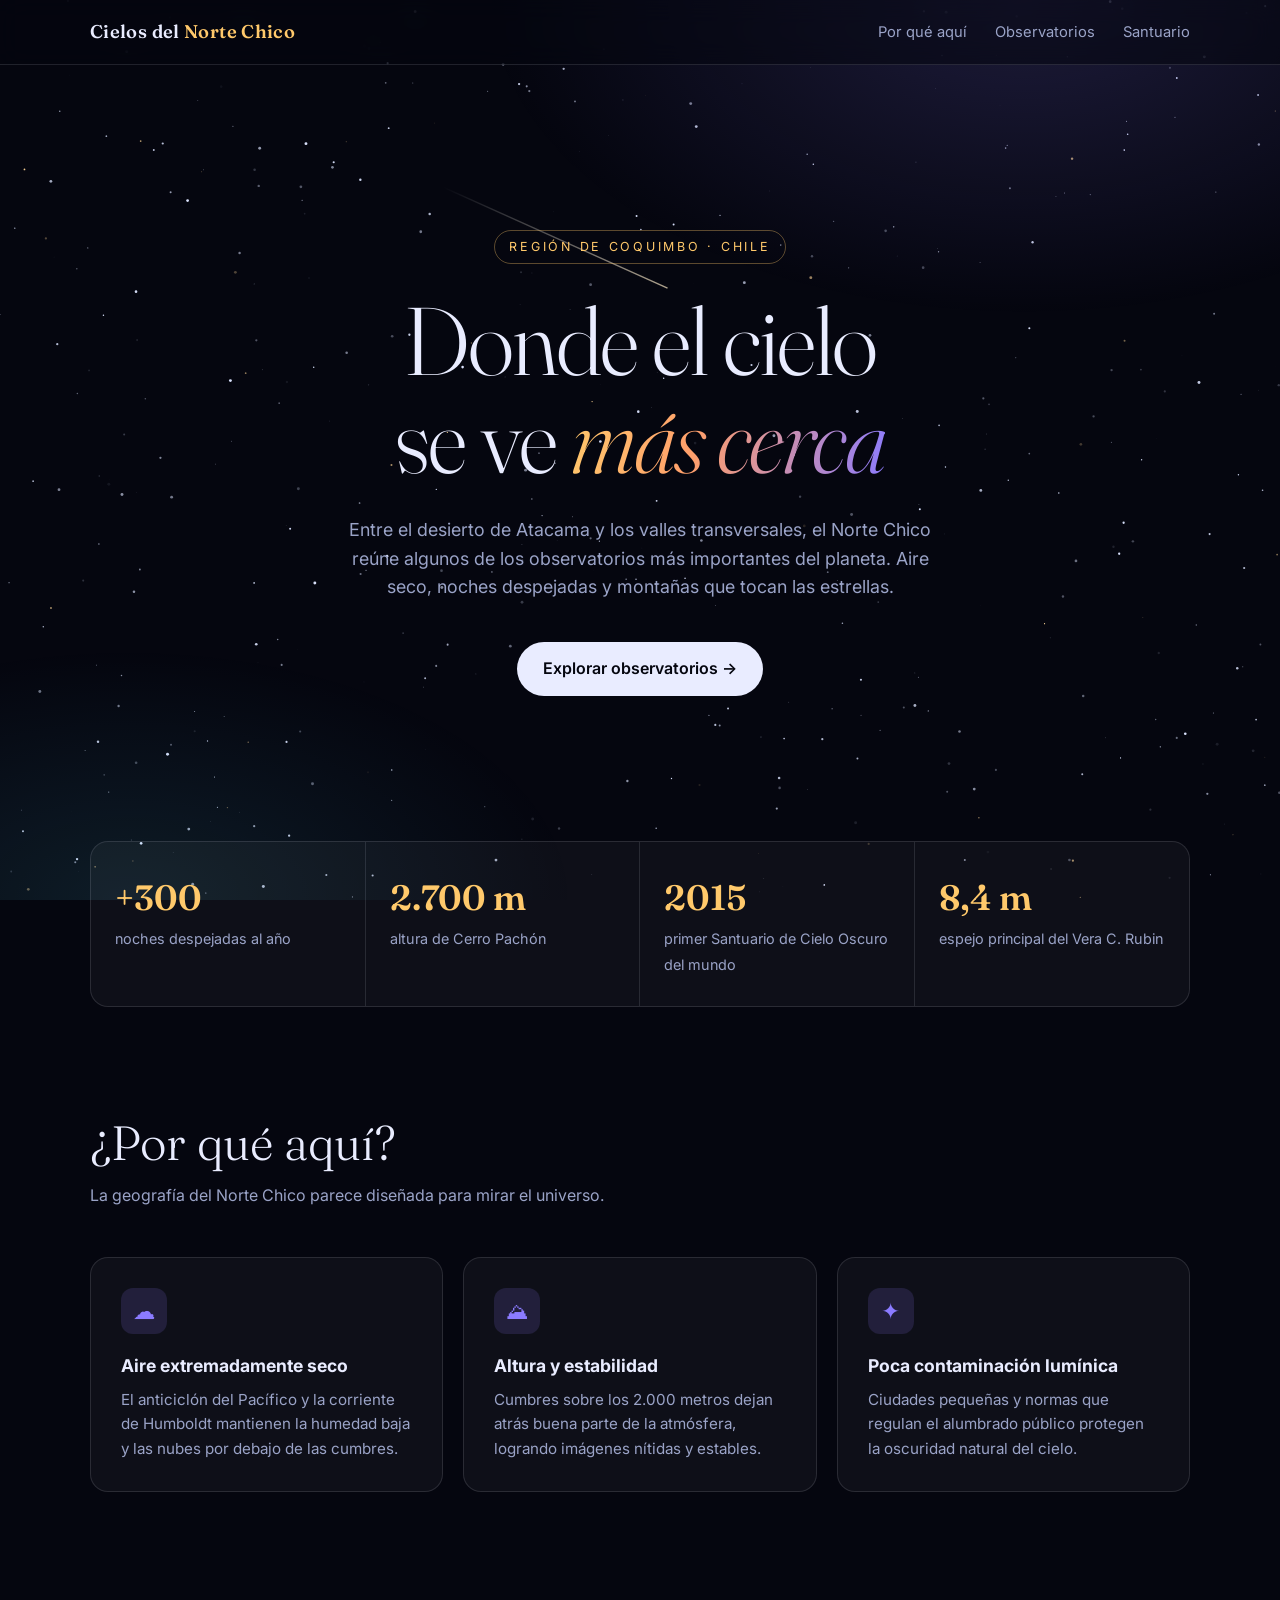
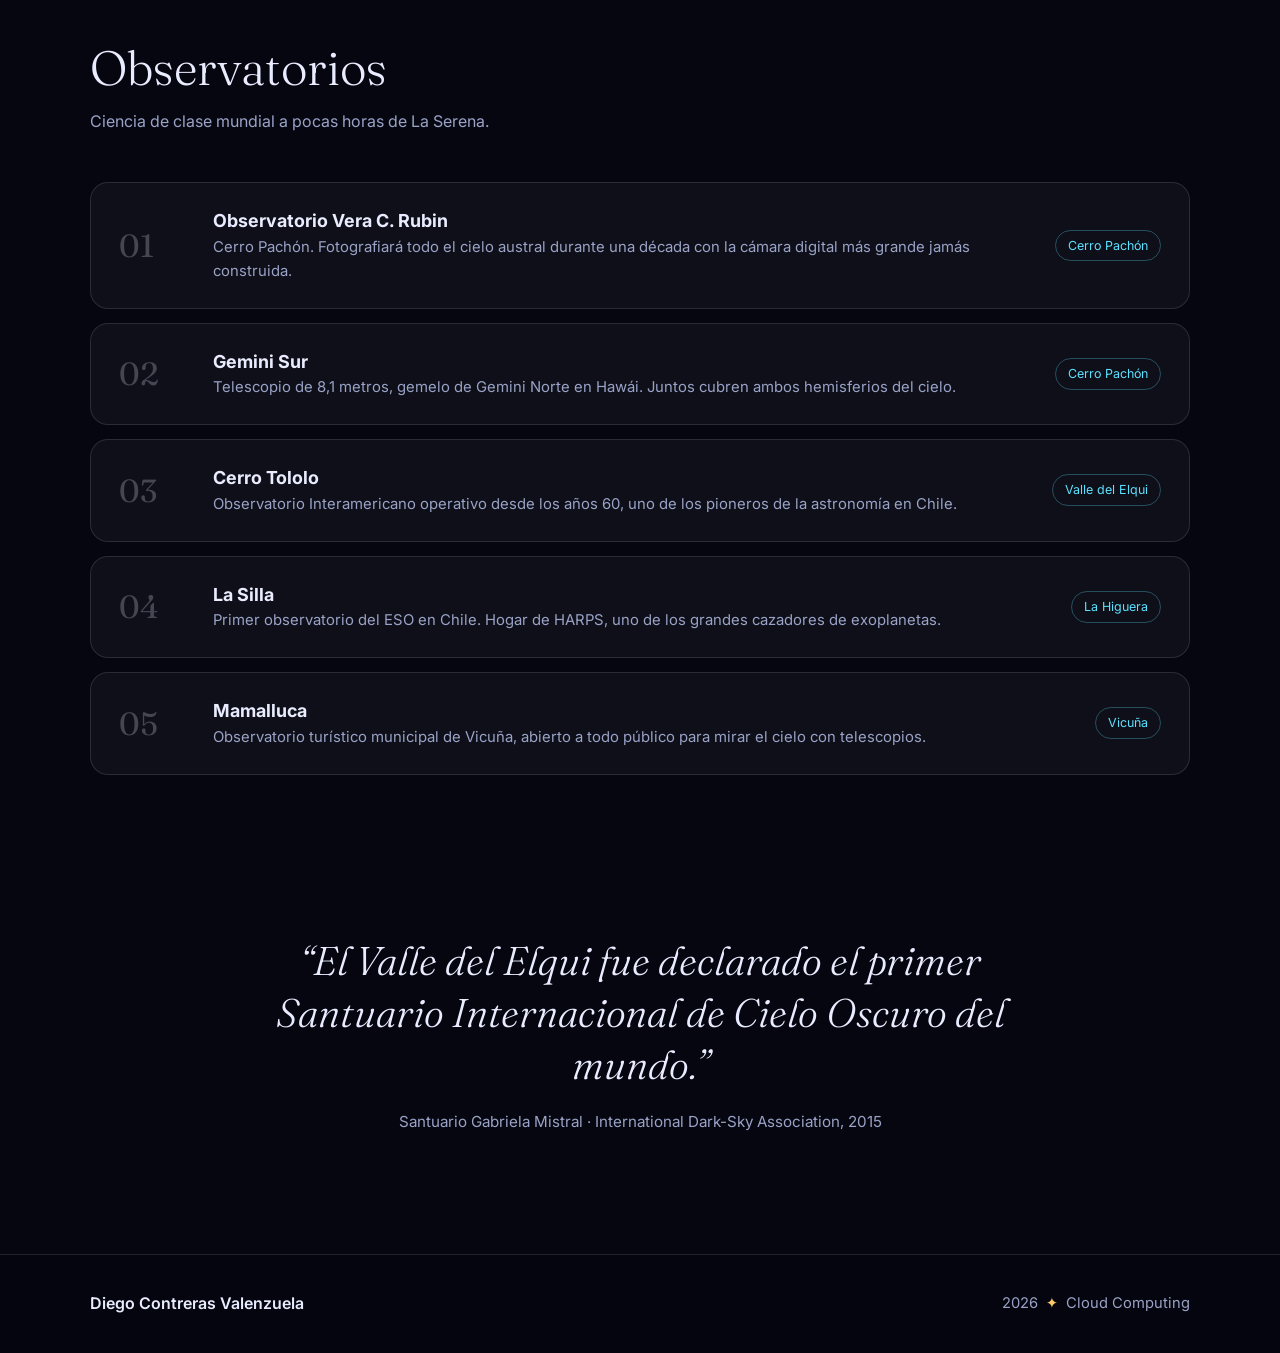
==== index.html @ 55f2ac19 "Sitio Cielos del Norte Chico para Taller 1" ====
<!doctype html>
<html lang="es">
<head>
  <meta charset="utf-8">
  <meta name="viewport" content="width=device-width, initial-scale=1">
  <title>Cielos del Norte Chico</title>
  <meta name="description" content="Los cielos más limpios del planeta: observatorios de la Región de Coquimbo, Chile.">
  <link rel="preconnect" href="https://fonts.googleapis.com">
  <link rel="preconnect" href="https://fonts.gstatic.com" crossorigin>
  <link href="https://fonts.googleapis.com/css2?family=Fraunces:opsz,wght@9..144,300;9..144,600&family=Inter:wght@400;500;600&display=swap" rel="stylesheet">
  <style>
    :root {
      --bg: #05060f;
      --bg-2: #0b0e24;
      --ink: #e9ecff;
      --muted: #9aa3c7;
      --line: rgba(233, 236, 255, 0.12);
      --card: rgba(255, 255, 255, 0.04);
      --gold: #ffc96b;
      --violet: #8b7bff;
      --cyan: #5ee1ff;
      --radius: 18px;
    }

    * { box-sizing: border-box; margin: 0; padding: 0; }

    html { scroll-behavior: smooth; }

    body {
      font-family: "Inter", system-ui, sans-serif;
      background: var(--bg);
      color: var(--ink);
      line-height: 1.6;
      overflow-x: hidden;
    }

    #sky {
      position: fixed;
      inset: 0;
      z-index: -2;
      display: block;
    }

    .glow {
      position: fixed;
      inset: 0;
      z-index: -1;
      pointer-events: none;
      background:
        radial-gradient(60% 50% at 80% 0%, rgba(139, 123, 255, 0.18), transparent 70%),
        radial-gradient(50% 40% at 10% 100%, rgba(94, 225, 255, 0.10), transparent 70%);
    }

    .wrap { width: min(1100px, 100% - 32px); margin-inline: auto; }

    /* ---------- Nav ---------- */
    nav {
      position: sticky;
      top: 0;
      z-index: 10;
      backdrop-filter: blur(12px);
      background: rgba(5, 6, 15, 0.55);
      border-bottom: 1px solid var(--line);
    }
    nav .wrap {
      display: flex;
      align-items: center;
      justify-content: space-between;
      height: 64px;
    }
    .brand {
      font-family: "Fraunces", serif;
      font-weight: 600;
      font-size: 1.15rem;
      letter-spacing: 0.02em;
      color: var(--ink);
      text-decoration: none;
    }
    .brand span { color: var(--gold); }
    nav ul { display: flex; gap: 28px; list-style: none; }
    nav a.link { color: var(--muted); text-decoration: none; font-size: 0.92rem; transition: color .2s; }
    nav a.link:hover { color: var(--ink); }

    /* ---------- Hero ---------- */
    .hero {
      min-height: calc(100vh - 64px);
      display: grid;
      place-items: center;
      text-align: center;
      padding: 80px 0 120px;
    }
    .eyebrow {
      display: inline-block;
      font-size: 0.78rem;
      letter-spacing: 0.22em;
      text-transform: uppercase;
      color: var(--gold);
      border: 1px solid rgba(255, 201, 107, 0.35);
      padding: 6px 14px;
      border-radius: 999px;
      margin-bottom: 28px;
    }
    h1 {
      font-family: "Fraunces", serif;
      font-weight: 300;
      font-size: clamp(2.8rem, 8vw, 6rem);
      line-height: 1.02;
      letter-spacing: -0.02em;
    }
    h1 em {
      font-style: italic;
      background: linear-gradient(100deg, var(--gold), #ff9f6b 40%, var(--violet));
      -webkit-background-clip: text;
      background-clip: text;
      color: transparent;
    }
    .lead {
      max-width: 620px;
      margin: 28px auto 40px;
      color: var(--muted);
      font-size: 1.12rem;
    }
    .btn {
      display: inline-flex;
      align-items: center;
      gap: 10px;
      padding: 14px 26px;
      border-radius: 999px;
      background: var(--ink);
      color: var(--bg);
      font-weight: 600;
      text-decoration: none;
      transition: transform .2s, box-shadow .2s;
    }
    .btn:hover { transform: translateY(-2px); box-shadow: 0 10px 40px rgba(255, 201, 107, 0.25); }

    /* ---------- Stats ---------- */
    .stats {
      display: grid;
      grid-template-columns: repeat(4, 1fr);
      border: 1px solid var(--line);
      border-radius: var(--radius);
      background: var(--card);
      margin-top: -60px;
      position: relative;
    }
    .stat { padding: 28px 24px; border-right: 1px solid var(--line); }
    .stat:last-child { border-right: 0; }
    .stat b {
      display: block;
      font-family: "Fraunces", serif;
      font-weight: 600;
      font-size: 2.2rem;
      color: var(--gold);
    }
    .stat span { color: var(--muted); font-size: 0.9rem; }

    /* ---------- Sections ---------- */
    section { padding: 110px 0 40px; }
    .section-head { max-width: 640px; margin-bottom: 48px; }
    h2 {
      font-family: "Fraunces", serif;
      font-weight: 300;
      font-size: clamp(2rem, 4.5vw, 3rem);
      line-height: 1.1;
      margin-bottom: 14px;
    }
    .section-head p { color: var(--muted); }

    .why {
      display: grid;
      grid-template-columns: repeat(3, 1fr);
      gap: 20px;
    }
    .why article {
      padding: 30px;
      border: 1px solid var(--line);
      border-radius: var(--radius);
      background: var(--card);
    }
    .why .icon {
      width: 46px; height: 46px;
      display: grid; place-items: center;
      border-radius: 12px;
      background: rgba(139, 123, 255, 0.15);
      color: var(--violet);
      font-size: 1.4rem;
      margin-bottom: 18px;
    }
    .why h3 { font-size: 1.1rem; margin-bottom: 8px; }
    .why p { color: var(--muted); font-size: 0.95rem; }

    /* ---------- Observatories ---------- */
    .obs { display: grid; gap: 14px; }
    .ob {
      display: grid;
      grid-template-columns: 70px 1fr auto;
      align-items: center;
      gap: 24px;
      padding: 24px 28px;
      border: 1px solid var(--line);
      border-radius: var(--radius);
      background: var(--card);
      transition: border-color .25s, transform .25s, background .25s;
    }
    .ob:hover {
      border-color: rgba(255, 201, 107, 0.45);
      background: rgba(255, 201, 107, 0.05);
      transform: translateX(6px);
    }
    .ob .num {
      font-family: "Fraunces", serif;
      font-size: 2rem;
      color: rgba(233, 236, 255, 0.25);
    }
    .ob h3 { font-size: 1.12rem; }
    .ob p { color: var(--muted); font-size: 0.93rem; }
    .tag {
      font-size: 0.78rem;
      color: var(--cyan);
      border: 1px solid rgba(94, 225, 255, 0.3);
      padding: 5px 12px;
      border-radius: 999px;
      white-space: nowrap;
    }

    /* ---------- Quote ---------- */
    .quote {
      text-align: center;
      padding: 120px 0;
    }
    .quote blockquote {
      font-family: "Fraunces", serif;
      font-weight: 300;
      font-style: italic;
      font-size: clamp(1.6rem, 3.6vw, 2.5rem);
      line-height: 1.3;
      max-width: 820px;
      margin: 0 auto 18px;
    }
    .quote cite { color: var(--muted); font-style: normal; font-size: 0.95rem; }

    /* ---------- Footer ---------- */
    footer {
      border-top: 1px solid var(--line);
      background: rgba(5, 6, 15, 0.75);
      backdrop-filter: blur(10px);
      padding: 36px 0;
    }
    footer .wrap {
      display: flex;
      flex-wrap: wrap;
      justify-content: space-between;
      align-items: center;
      gap: 16px;
    }
    footer .who { font-weight: 600; }
    footer .meta { color: var(--muted); font-size: 0.92rem; }
    footer .dot { color: var(--gold); margin: 0 8px; }

    /* ---------- Reveal on scroll ---------- */
    .reveal { opacity: 0; transform: translateY(24px); transition: opacity .8s ease, transform .8s ease; }
    .reveal.in { opacity: 1; transform: none; }

    /* ---------- Responsive ---------- */
    @media (max-width: 860px) {
      nav ul { display: none; }
      .stats { grid-template-columns: repeat(2, 1fr); }
      .stat:nth-child(2) { border-right: 0; }
      .stat:nth-child(-n+2) { border-bottom: 1px solid var(--line); }
      .why { grid-template-columns: 1fr; }
      .ob { grid-template-columns: 1fr; gap: 8px; }
      .ob .num { font-size: 1.4rem; }
      .tag { justify-self: start; }
      footer .wrap { flex-direction: column; text-align: center; }
    }

    @media (prefers-reduced-motion: reduce) {
      html { scroll-behavior: auto; }
      .reveal { opacity: 1; transform: none; transition: none; }
      .ob, .btn { transition: none; }
    }
  </style>
</head>
<body>
  <canvas id="sky" aria-hidden="true"></canvas>
  <div class="glow"></div>

  <nav>
    <div class="wrap">
      <a class="brand" href="#">Cielos del <span>Norte Chico</span></a>
      <ul>
        <li><a class="link" href="#por-que">Por qué aquí</a></li>
        <li><a class="link" href="#observatorios">Observatorios</a></li>
        <li><a class="link" href="#santuario">Santuario</a></li>
      </ul>
    </div>
  </nav>

  <header class="hero">
    <div class="wrap">
      <span class="eyebrow">Región de Coquimbo · Chile</span>
      <h1>Donde el cielo<br>se ve <em>más cerca</em></h1>
      <p class="lead">
        Entre el desierto de Atacama y los valles transversales, el Norte Chico
        reúne algunos de los observatorios más importantes del planeta.
        Aire seco, noches despejadas y montañas que tocan las estrellas.
      </p>
      <a class="btn" href="#observatorios">Explorar observatorios →</a>
    </div>
  </header>

  <div class="wrap">
    <div class="stats reveal">
      <div class="stat"><b>+300</b><span>noches despejadas al año</span></div>
      <div class="stat"><b>2.700 m</b><span>altura de Cerro Pachón</span></div>
      <div class="stat"><b>2015</b><span>primer Santuario de Cielo Oscuro del mundo</span></div>
      <div class="stat"><b>8,4 m</b><span>espejo principal del Vera C. Rubin</span></div>
    </div>
  </div>

  <section id="por-que">
    <div class="wrap">
      <div class="section-head reveal">
        <h2>¿Por qué aquí?</h2>
        <p>La geografía del Norte Chico parece diseñada para mirar el universo.</p>
      </div>
      <div class="why">
        <article class="reveal">
          <div class="icon">☁</div>
          <h3>Aire extremadamente seco</h3>
          <p>El anticiclón del Pacífico y la corriente de Humboldt mantienen
          la humedad baja y las nubes por debajo de las cumbres.</p>
        </article>
        <article class="reveal">
          <div class="icon">⛰</div>
          <h3>Altura y estabilidad</h3>
          <p>Cumbres sobre los 2.000 metros dejan atrás buena parte de la
          atmósfera, logrando imágenes nítidas y estables.</p>
        </article>
        <article class="reveal">
          <div class="icon">✦</div>
          <h3>Poca contaminación lumínica</h3>
          <p>Ciudades pequeñas y normas que regulan el alumbrado público
          protegen la oscuridad natural del cielo.</p>
        </article>
      </div>
    </div>
  </section>

  <section id="observatorios">
    <div class="wrap">
      <div class="section-head reveal">
        <h2>Observatorios</h2>
        <p>Ciencia de clase mundial a pocas horas de La Serena.</p>
      </div>
      <div class="obs">
        <div class="ob reveal">
          <div class="num">01</div>
          <div>
            <h3>Observatorio Vera C. Rubin</h3>
            <p>Cerro Pachón. Fotografiará todo el cielo austral durante una década con la cámara digital más grande jamás construida.</p>
          </div>
          <span class="tag">Cerro Pachón</span>
        </div>
        <div class="ob reveal">
          <div class="num">02</div>
          <div>
            <h3>Gemini Sur</h3>
            <p>Telescopio de 8,1 metros, gemelo de Gemini Norte en Hawái. Juntos cubren ambos hemisferios del cielo.</p>
          </div>
          <span class="tag">Cerro Pachón</span>
        </div>
        <div class="ob reveal">
          <div class="num">03</div>
          <div>
            <h3>Cerro Tololo</h3>
            <p>Observatorio Interamericano operativo desde los años 60, uno de los pioneros de la astronomía en Chile.</p>
          </div>
          <span class="tag">Valle del Elqui</span>
        </div>
        <div class="ob reveal">
          <div class="num">04</div>
          <div>
            <h3>La Silla</h3>
            <p>Primer observatorio del ESO en Chile. Hogar de HARPS, uno de los grandes cazadores de exoplanetas.</p>
          </div>
          <span class="tag">La Higuera</span>
        </div>
        <div class="ob reveal">
          <div class="num">05</div>
          <div>
            <h3>Mamalluca</h3>
            <p>Observatorio turístico municipal de Vicuña, abierto a todo público para mirar el cielo con telescopios.</p>
          </div>
          <span class="tag">Vicuña</span>
        </div>
      </div>
    </div>
  </section>

  <section id="santuario" class="quote">
    <div class="wrap reveal">
      <blockquote>“El Valle del Elqui fue declarado el primer Santuario Internacional de Cielo Oscuro del mundo.”</blockquote>
      <cite>Santuario Gabriela Mistral · International Dark-Sky Association, 2015</cite>
    </div>
  </section>

  <footer>
    <div class="wrap">
      <div class="who">Diego Contreras Valenzuela</div>
      <div class="meta">
        <span id="year">2026</span><span class="dot">✦</span>Cloud Computing
      </div>
    </div>
  </footer>

  <script>
    // Año actual dinámico (el HTML trae 2026 como respaldo si JS no carga)
    document.getElementById("year").textContent = new Date().getFullYear();

    // Aparición de secciones al hacer scroll
    const io = new IntersectionObserver((entries) => {
      entries.forEach((e) => {
        if (e.isIntersecting) { e.target.classList.add("in"); io.unobserve(e.target); }
      });
    }, { threshold: 0.15 });
    document.querySelectorAll(".reveal").forEach((el) => io.observe(el));

    // Cielo estrellado animado
    const canvas = document.getElementById("sky");
    const ctx = canvas.getContext("2d");
    const reduced = window.matchMedia("(prefers-reduced-motion: reduce)").matches;
    let stars = [], shooting = null, w, h, dpr;

    function resize() {
      dpr = Math.min(window.devicePixelRatio || 1, 2);
      w = window.innerWidth; h = window.innerHeight;
      canvas.width = w * dpr; canvas.height = h * dpr;
      canvas.style.width = w + "px"; canvas.style.height = h + "px";
      ctx.setTransform(dpr, 0, 0, dpr, 0, 0);
      const count = Math.floor((w * h) / 2600);
      stars = Array.from({ length: count }, () => ({
        x: Math.random() * w,
        y: Math.random() * h,
        r: Math.random() * 1.3 + 0.2,
        a: Math.random(),
        s: Math.random() * 0.015 + 0.003,
        warm: Math.random() < 0.12
      }));
    }

    function draw() {
      ctx.fillStyle = "#05060f";
      ctx.fillRect(0, 0, w, h);
      for (const st of stars) {
        if (!reduced) {
          st.a += st.s;
          if (st.a > 1 || st.a < 0.15) st.s *= -1;
        }
        ctx.beginPath();
        ctx.arc(st.x, st.y, st.r, 0, Math.PI * 2);
        ctx.fillStyle = st.warm
          ? `rgba(255, 214, 150, ${st.a})`
          : `rgba(220, 228, 255, ${st.a})`;
        ctx.fill();
      }

      if (!reduced) {
        if (!shooting && Math.random() < 0.004) {
          shooting = { x: Math.random() * w * 0.7, y: Math.random() * h * 0.4, len: 0, life: 1 };
        }
        if (shooting) {
          shooting.len += 14; shooting.life -= 0.02;
          const x2 = shooting.x + shooting.len, y2 = shooting.y + shooting.len * 0.45;
          const g = ctx.createLinearGradient(shooting.x, shooting.y, x2, y2);
          g.addColorStop(0, "rgba(255,255,255,0)");
          g.addColorStop(1, `rgba(255,236,200,${shooting.life})`);
          ctx.strokeStyle = g; ctx.lineWidth = 1.4;
          ctx.beginPath(); ctx.moveTo(shooting.x, shooting.y); ctx.lineTo(x2, y2); ctx.stroke();
          if (shooting.life <= 0) shooting = null;
        }
        requestAnimationFrame(draw);
      }
    }

    window.addEventListener("resize", () => { resize(); if (reduced) draw(); });
    resize();
    draw();
  </script>
</body>
</html>
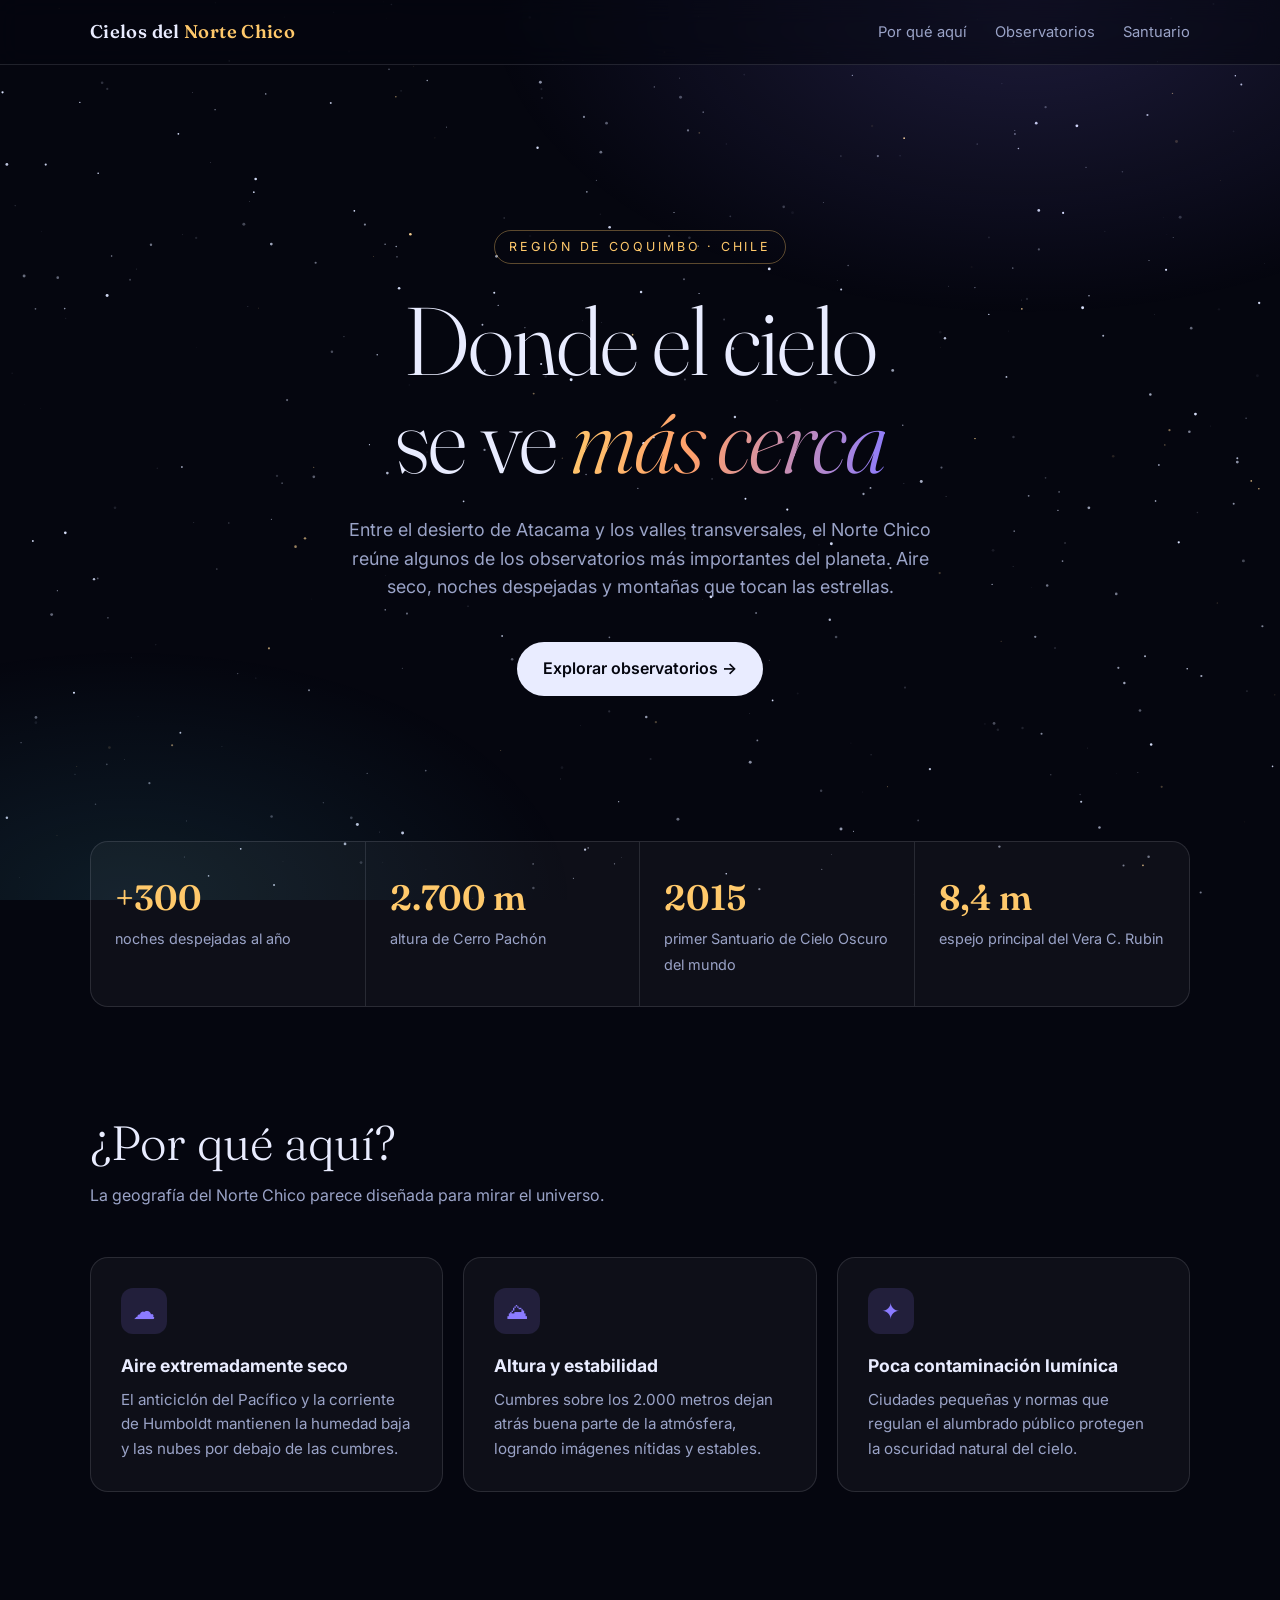
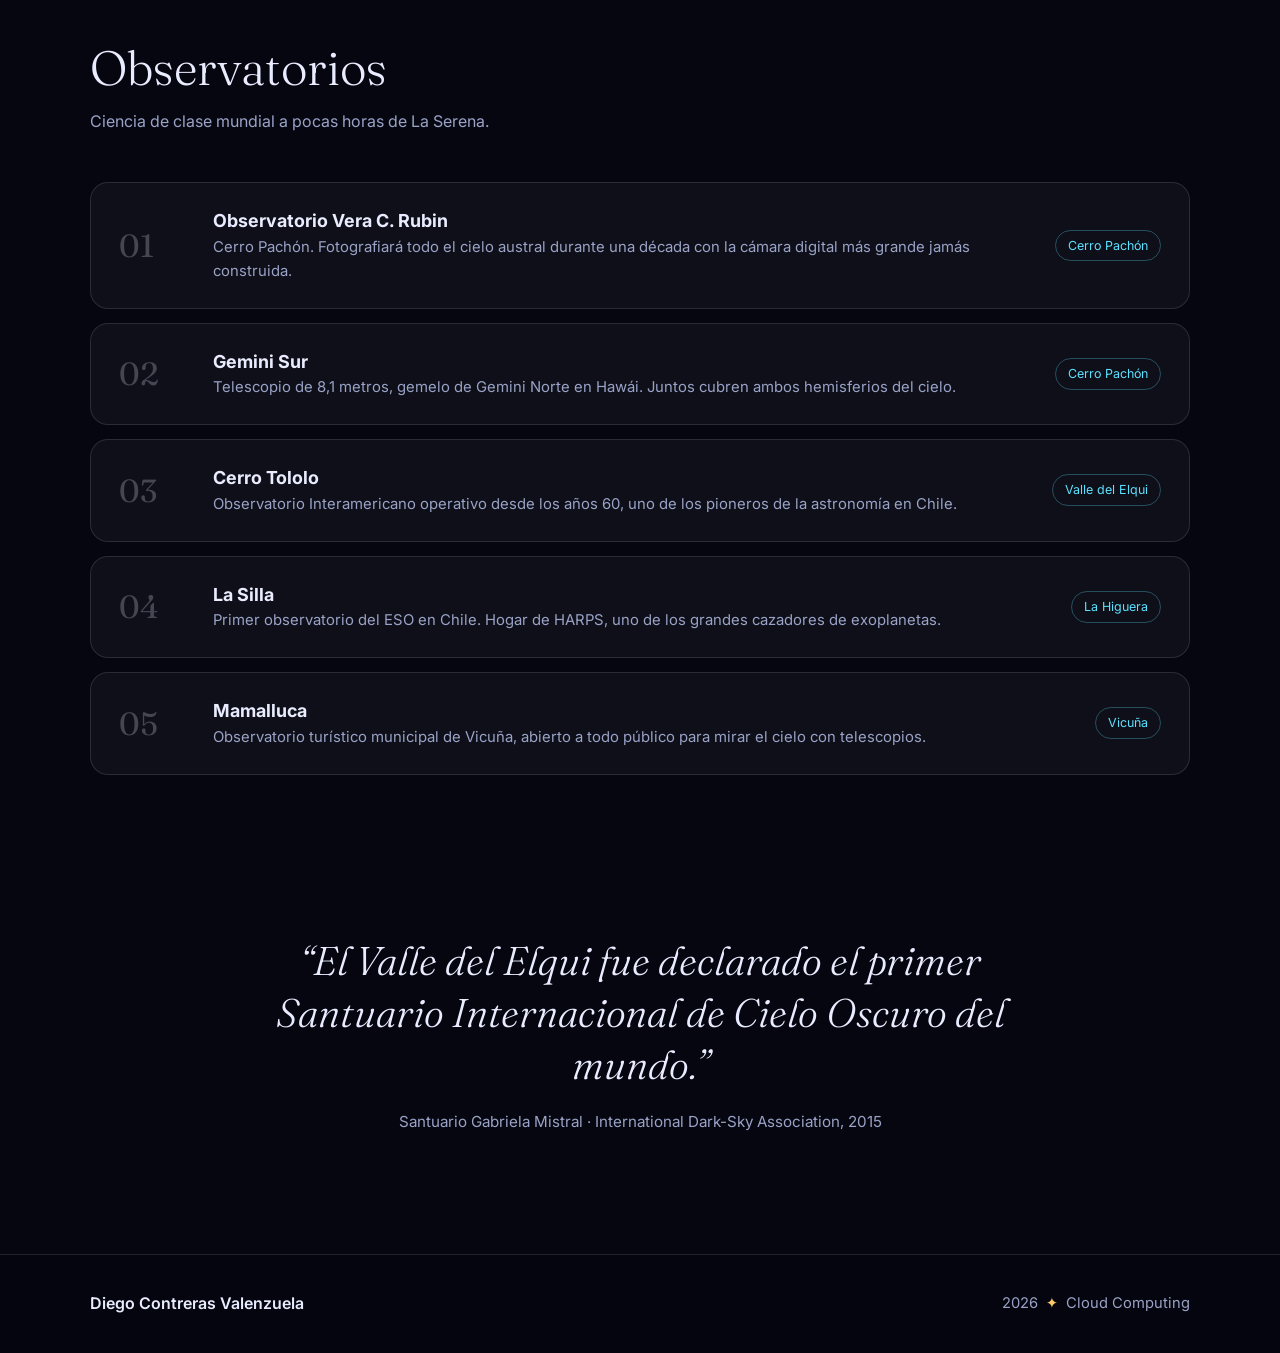
==== commit 07d55018: "asdas" ====
--- a/index.html
+++ b/index.html
@@ -3,7 +3,7 @@
 <head>
   <meta charset="utf-8">
   <meta name="viewport" content="width=device-width, initial-scale=1">
-  <title>Cielos del Norte Chico</title>
+  <title>Cielos del Norte Chico y viva el albion online pa los vios hijos de la comemocooo</title>
   <meta name="description" content="Los cielos más limpios del planeta: observatorios de la Región de Coquimbo, Chile.">
   <link rel="preconnect" href="https://fonts.googleapis.com">
   <link rel="preconnect" href="https://fonts.gstatic.com" crossorigin>
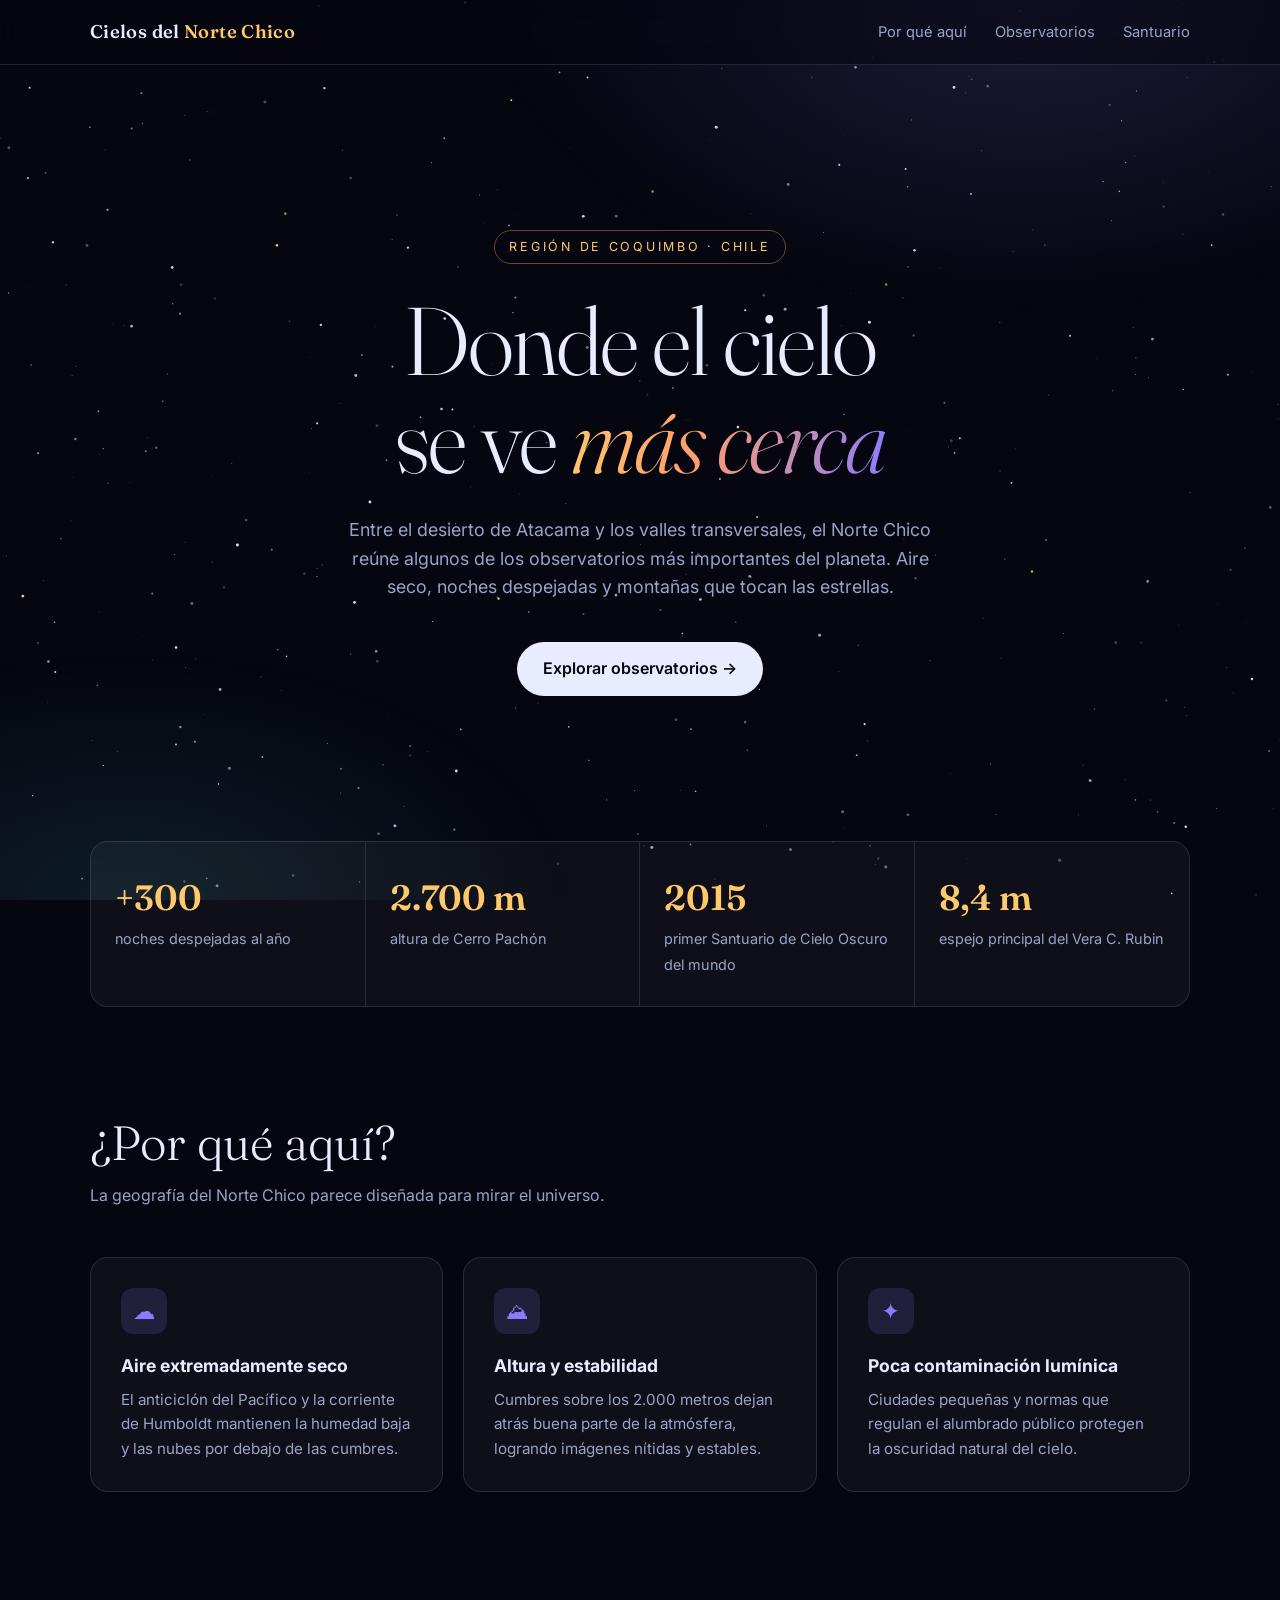
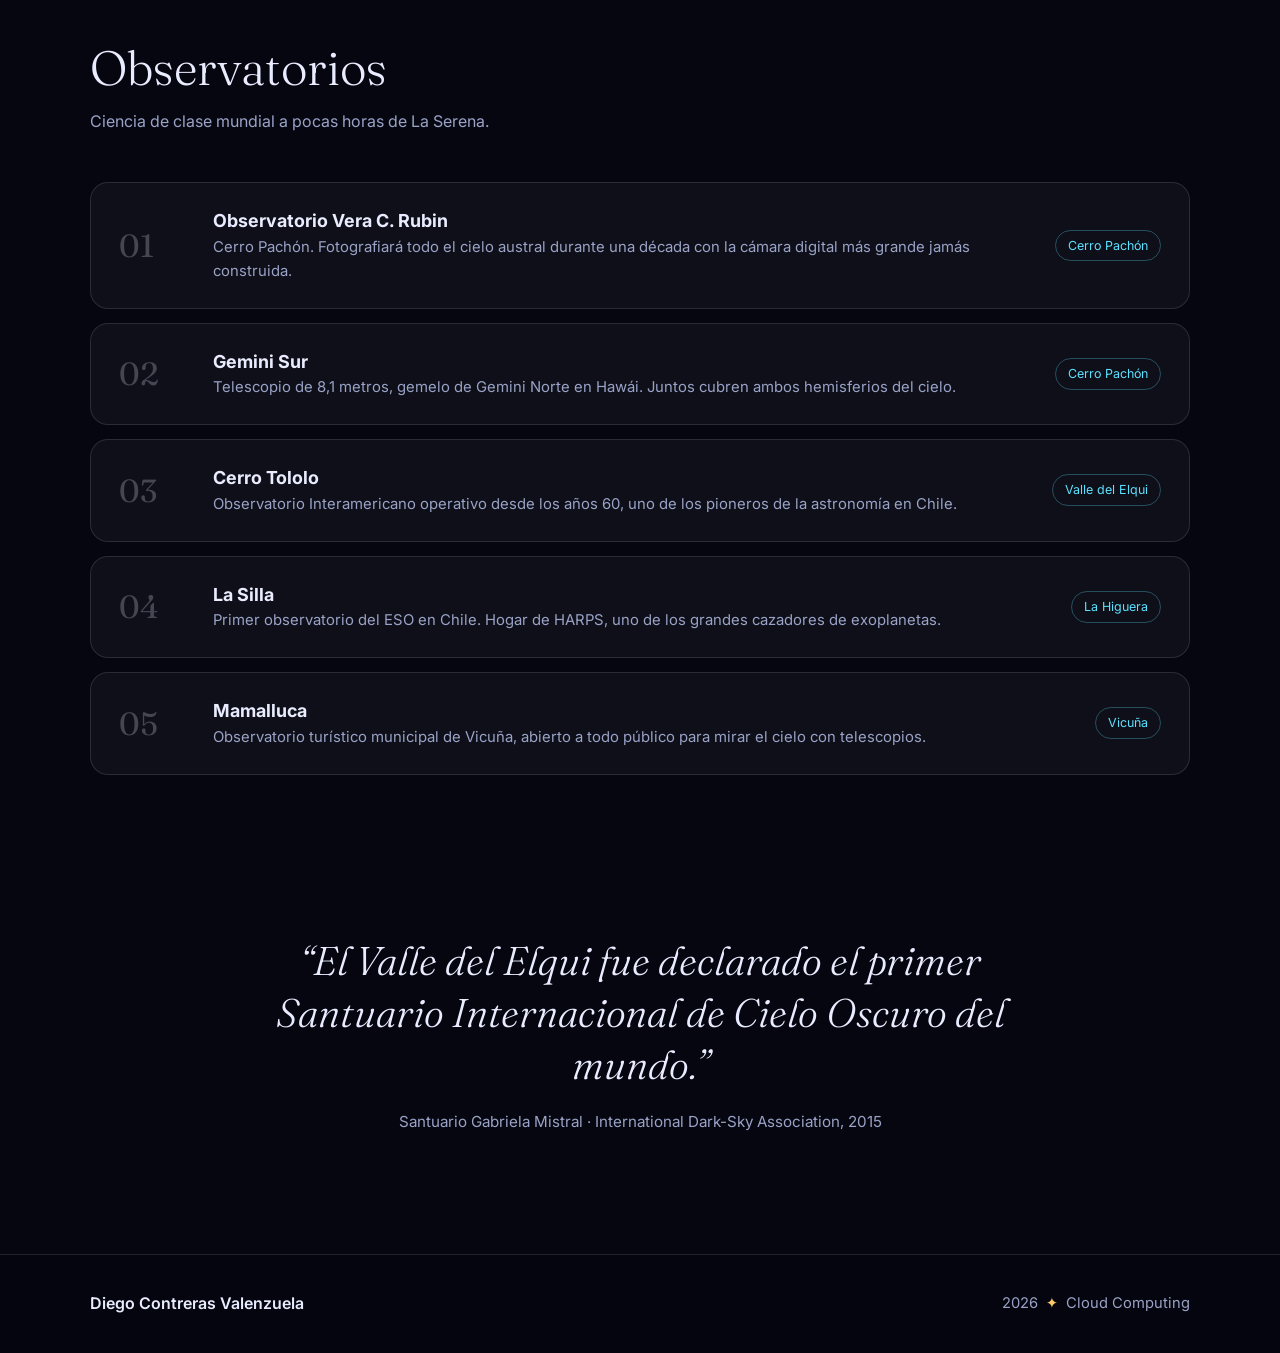
==== commit ce58bd71: "Restaurar titulo del sitio" ====
--- a/index.html
+++ b/index.html
@@ -3,7 +3,7 @@
 <head>
   <meta charset="utf-8">
   <meta name="viewport" content="width=device-width, initial-scale=1">
-  <title>Cielos del Norte Chico y viva el albion online pa los vios hijos de la comemocooo</title>
+  <title>Cielos del Norte Chico</title>
   <meta name="description" content="Los cielos más limpios del planeta: observatorios de la Región de Coquimbo, Chile.">
   <link rel="preconnect" href="https://fonts.googleapis.com">
   <link rel="preconnect" href="https://fonts.gstatic.com" crossorigin>
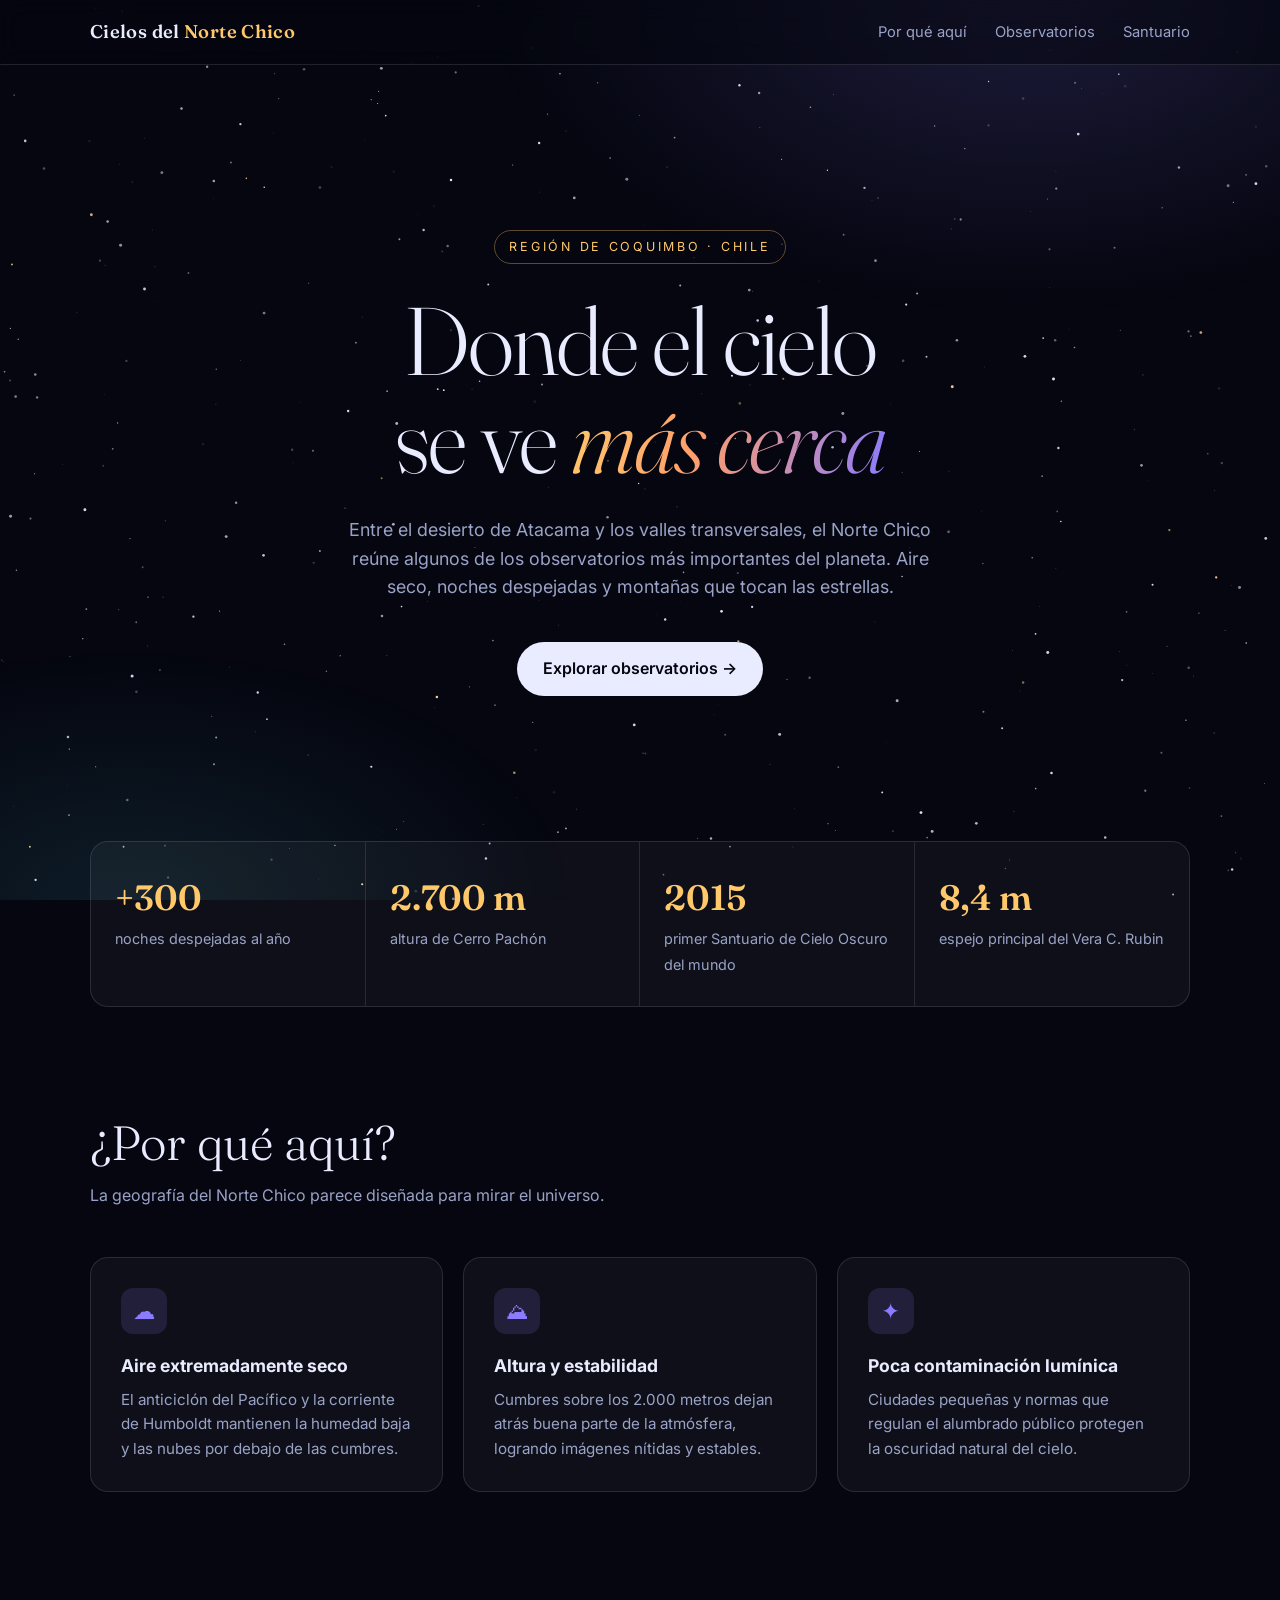
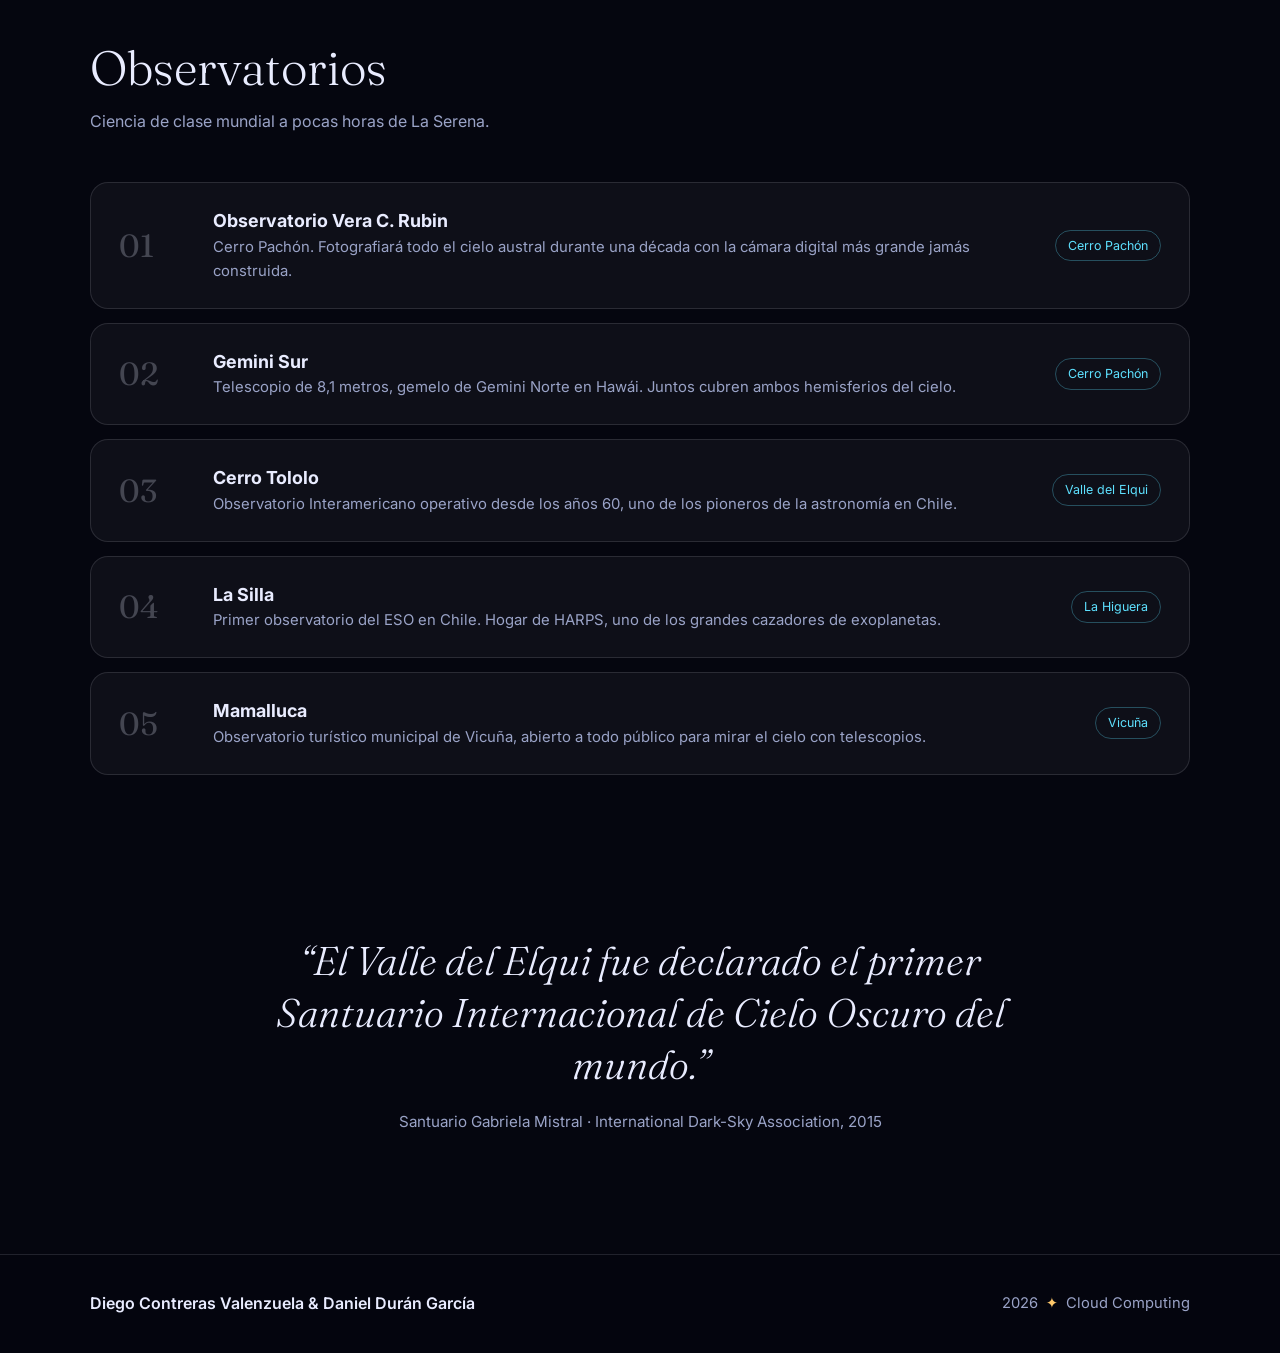
==== commit a592bfec: "Agregar a Daniel al footer" ====
--- a/index.html
+++ b/index.html
@@ -408,7 +408,7 @@
 
   <footer>
     <div class="wrap">
-      <div class="who">Diego Contreras Valenzuela</div>
+      <div class="who">Diego Contreras Valenzuela &amp; Daniel Durán García</div>
       <div class="meta">
         <span id="year">2026</span><span class="dot">✦</span>Cloud Computing
       </div>
